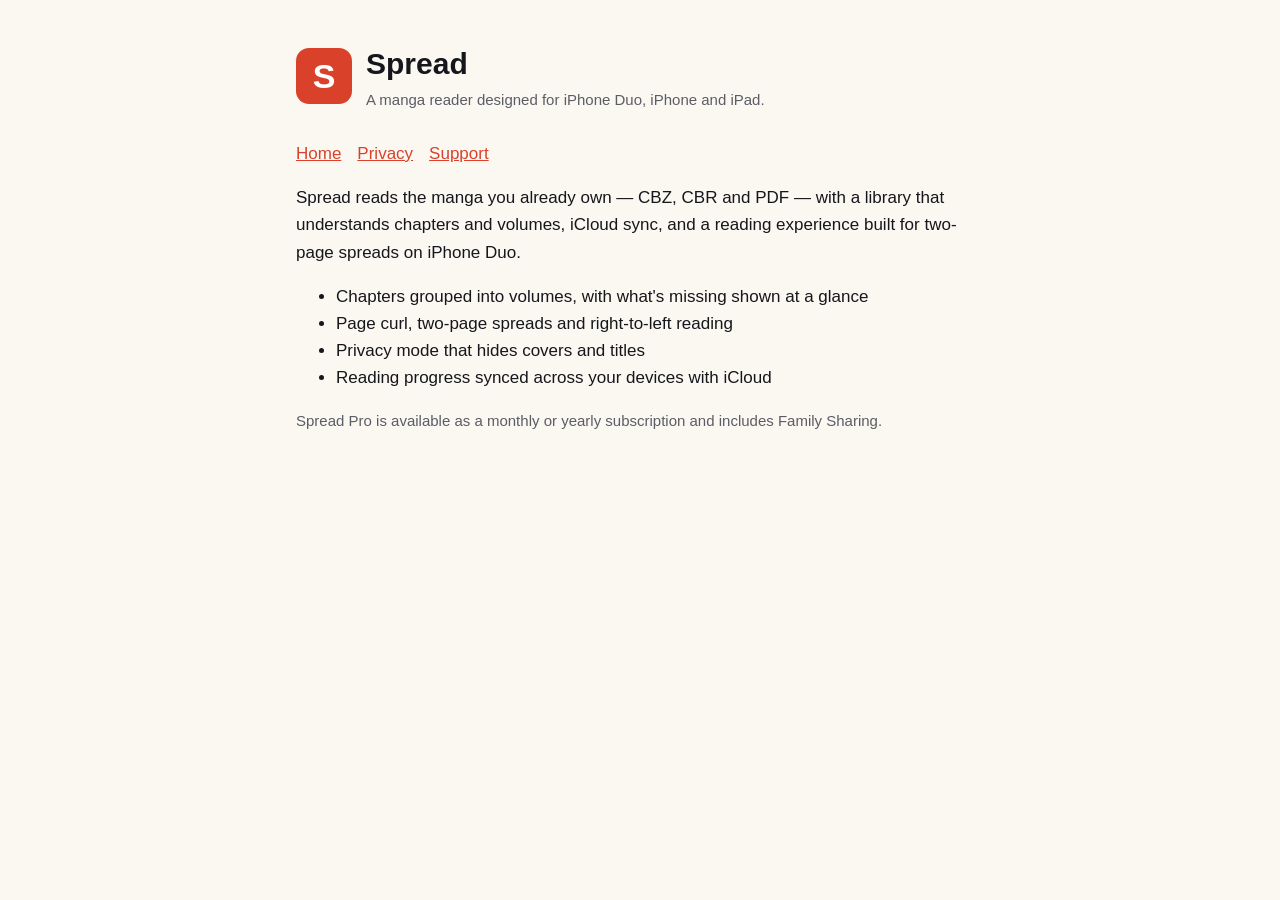
==== index.html @ b85b35b1 "Spread website: home, privacy policy, support" ====
<!doctype html><html lang="en"><head><meta charset="utf-8"><meta name="viewport" content="width=device-width,initial-scale=1"><link rel="stylesheet" href="style.css"><title>Spread — Manga Reader</title></head><body><main>
<header><div class="logo">S</div><div><h1>Spread</h1><div class="muted">A manga reader designed for iPhone Duo, iPhone and iPad.</div></div></header>
<nav><a href="index.html">Home</a><a href="privacy.html">Privacy</a><a href="support.html">Support</a></nav>
<p>Spread reads the manga you already own — CBZ, CBR and PDF — with a library that understands chapters and volumes, iCloud sync, and a reading experience built for two-page spreads on iPhone Duo.</p>
<ul><li>Chapters grouped into volumes, with what's missing shown at a glance</li><li>Page curl, two-page spreads and right-to-left reading</li><li>Privacy mode that hides covers and titles</li><li>Reading progress synced across your devices with iCloud</li></ul>
<p class="muted">Spread Pro is available as a monthly or yearly subscription and includes Family Sharing.</p>
</main></body></html>
---- style.css ----
:root{--ink:#16171c;--paper:#efe6d2;--red:#d9412b;--muted:#5b5d66;--bg:#fbf8f2}
@media (prefers-color-scheme:dark){:root{--bg:#16171c;--ink:#efe6d2;--muted:#a9abb3}}
*{box-sizing:border-box}body{margin:0;background:var(--bg);color:var(--ink);font:17px/1.6 -apple-system,BlinkMacSystemFont,"Segoe UI",sans-serif}
main{max-width:720px;margin:0 auto;padding:40px 16px 64px}
header{display:flex;align-items:center;gap:14px;margin-bottom:28px}
.logo{width:56px;height:56px;border-radius:13px;background:var(--red);display:flex;align-items:center;justify-content:center;color:#fff;font-weight:900;font-size:34px}
h1{margin:0;font-size:30px}h2{margin-top:32px;font-size:21px}
a{color:var(--red)}nav a{margin-right:16px}.muted{color:var(--muted);font-size:15px}
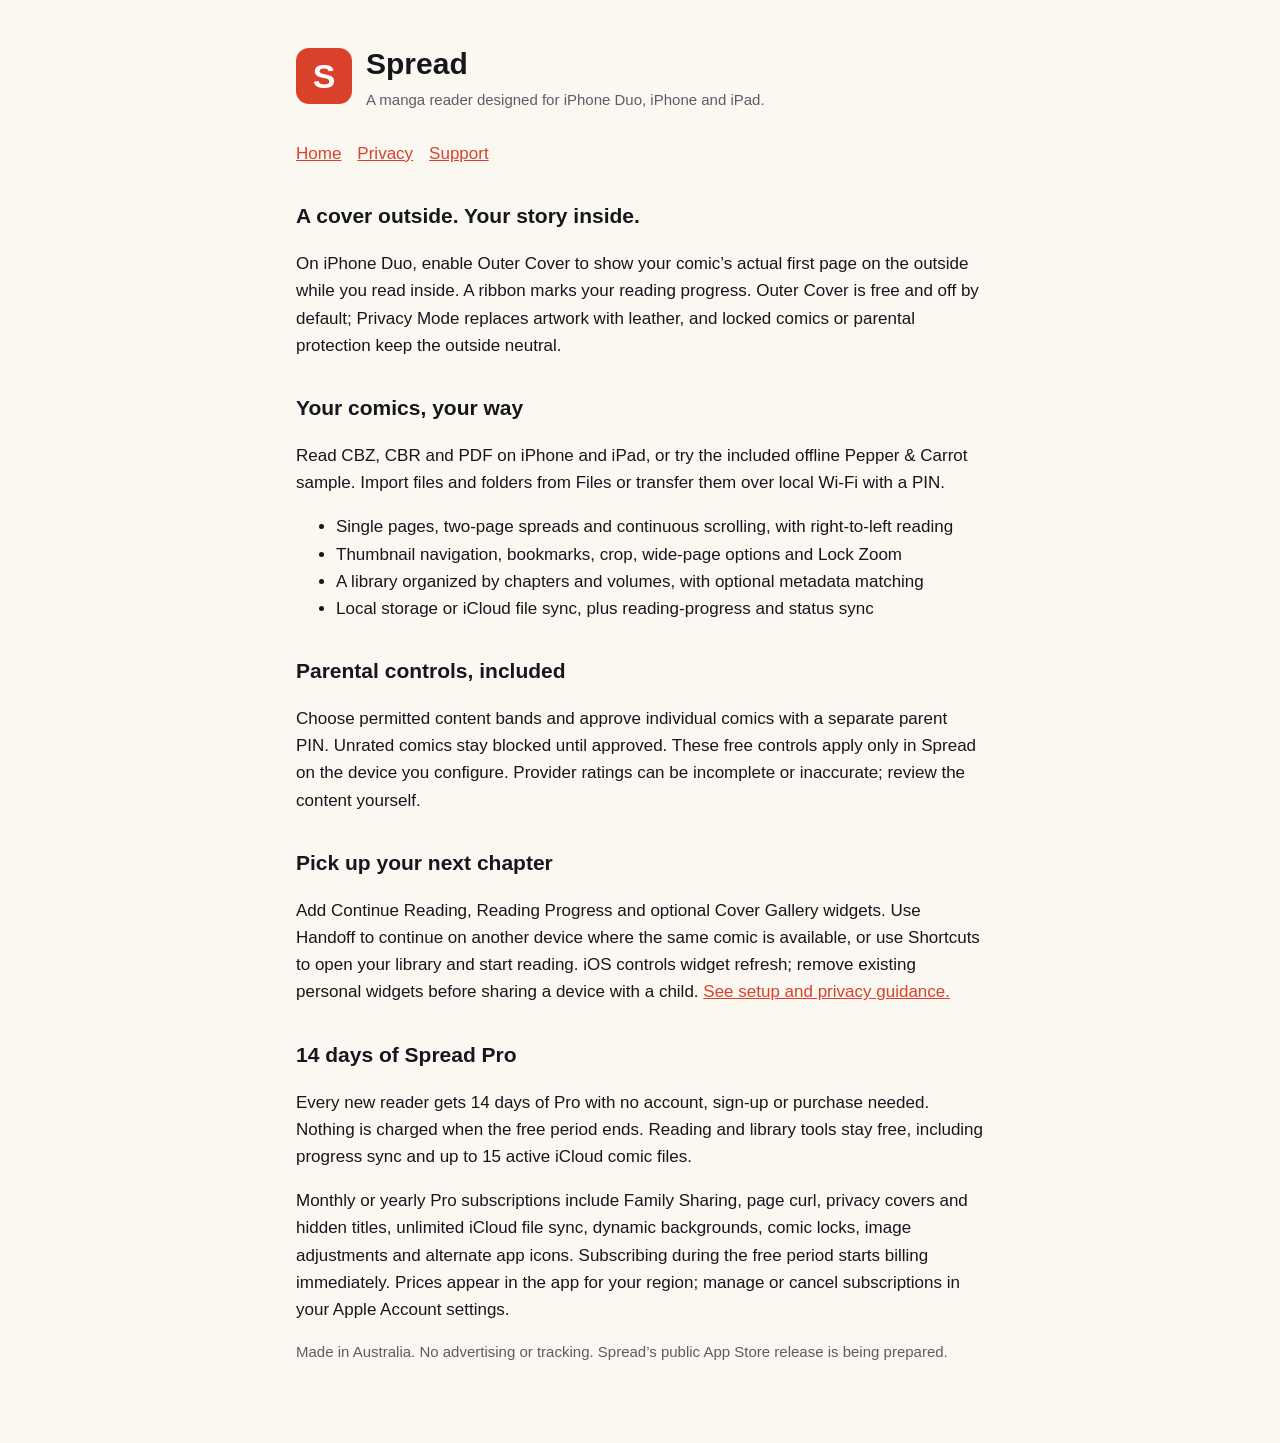
==== commit f7cce4ea: "Update launch site for Duo cover and parental controls" ====
--- a/index.html
+++ b/index.html
@@ -1,7 +1,17 @@
 <!doctype html><html lang="en"><head><meta charset="utf-8"><meta name="viewport" content="width=device-width,initial-scale=1"><link rel="stylesheet" href="style.css"><title>Spread — Manga Reader</title></head><body><main>
 <header><div class="logo">S</div><div><h1>Spread</h1><div class="muted">A manga reader designed for iPhone Duo, iPhone and iPad.</div></div></header>
 <nav><a href="index.html">Home</a><a href="privacy.html">Privacy</a><a href="support.html">Support</a></nav>
-<p>Spread reads the manga you already own — CBZ, CBR and PDF — with a library that understands chapters and volumes, iCloud sync, and a reading experience built for two-page spreads on iPhone Duo.</p>
-<ul><li>Chapters grouped into volumes, with what's missing shown at a glance</li><li>Page curl, two-page spreads and right-to-left reading</li><li>Privacy mode that hides covers and titles</li><li>Reading progress synced across your devices with iCloud</li></ul>
-<p class="muted">Spread Pro is available as a monthly or yearly subscription and includes Family Sharing.</p>
+<h2>A cover outside. Your story inside.</h2>
+<p>On iPhone Duo, enable Outer Cover to show your comic’s actual first page on the outside while you read inside. A ribbon marks your reading progress. Outer Cover is free and off by default; Privacy Mode replaces artwork with leather, and locked comics or parental protection keep the outside neutral.</p>
+<h2>Your comics, your way</h2>
+<p>Read CBZ, CBR and PDF on iPhone and iPad, or try the included offline Pepper &amp; Carrot sample. Import files and folders from Files or transfer them over local Wi-Fi with a PIN.</p>
+<ul><li>Single pages, two-page spreads and continuous scrolling, with right-to-left reading</li><li>Thumbnail navigation, bookmarks, crop, wide-page options and Lock Zoom</li><li>A library organized by chapters and volumes, with optional metadata matching</li><li>Local storage or iCloud file sync, plus reading-progress and status sync</li></ul>
+<h2>Parental controls, included</h2>
+<p>Choose permitted content bands and approve individual comics with a separate parent PIN. Unrated comics stay blocked until approved. These free controls apply only in Spread on the device you configure. Provider ratings can be incomplete or inaccurate; review the content yourself.</p>
+<h2>Pick up your next chapter</h2>
+<p>Add Continue Reading, Reading Progress and optional Cover Gallery widgets. Use Handoff to continue on another device where the same comic is available, or use Shortcuts to open your library and start reading. iOS controls widget refresh; remove existing personal widgets before sharing a device with a child. <a href="support.html">See setup and privacy guidance.</a></p>
+<h2>14 days of Spread Pro</h2>
+<p>Every new reader gets 14 days of Pro with no account, sign-up or purchase needed. Nothing is charged when the free period ends. Reading and library tools stay free, including progress sync and up to 15 active iCloud comic files.</p>
+<p>Monthly or yearly Pro subscriptions include Family Sharing, page curl, privacy covers and hidden titles, unlimited iCloud file sync, dynamic backgrounds, comic locks, image adjustments and alternate app icons. Subscribing during the free period starts billing immediately. Prices appear in the app for your region; manage or cancel subscriptions in your Apple Account settings.</p>
+<p class="muted">Made in Australia. No advertising or tracking. Spread’s public App Store release is being prepared.</p>
 </main></body></html>
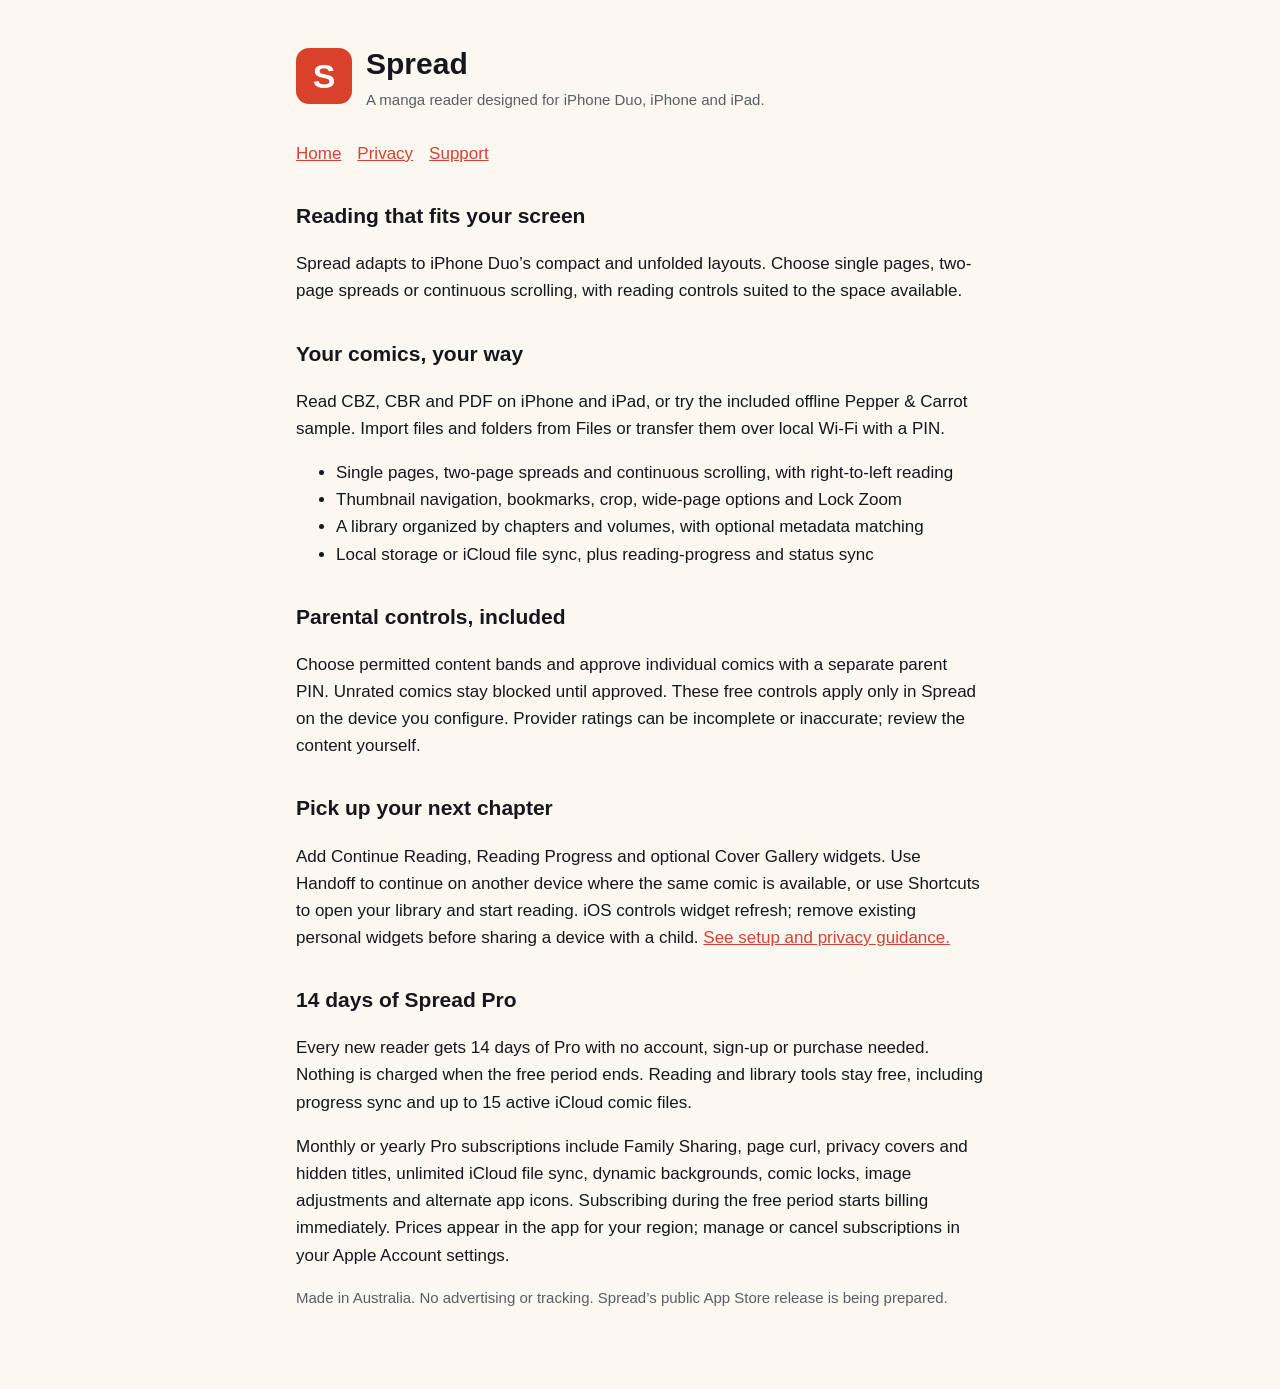
==== commit 64539ad7: "Remove unsupported Duo outside-cover claims" ====
--- a/index.html
+++ b/index.html
@@ -1,8 +1,8 @@
 <!doctype html><html lang="en"><head><meta charset="utf-8"><meta name="viewport" content="width=device-width,initial-scale=1"><link rel="stylesheet" href="style.css"><title>Spread — Manga Reader</title></head><body><main>
 <header><div class="logo">S</div><div><h1>Spread</h1><div class="muted">A manga reader designed for iPhone Duo, iPhone and iPad.</div></div></header>
 <nav><a href="index.html">Home</a><a href="privacy.html">Privacy</a><a href="support.html">Support</a></nav>
-<h2>A cover outside. Your story inside.</h2>
-<p>On iPhone Duo, enable Outer Cover to show your comic’s actual first page on the outside while you read inside. A ribbon marks your reading progress. Outer Cover is free and off by default; Privacy Mode replaces artwork with leather, and locked comics or parental protection keep the outside neutral.</p>
+<h2>Reading that fits your screen</h2>
+<p>Spread adapts to iPhone Duo’s compact and unfolded layouts. Choose single pages, two-page spreads or continuous scrolling, with reading controls suited to the space available.</p>
 <h2>Your comics, your way</h2>
 <p>Read CBZ, CBR and PDF on iPhone and iPad, or try the included offline Pepper &amp; Carrot sample. Import files and folders from Files or transfer them over local Wi-Fi with a PIN.</p>
 <ul><li>Single pages, two-page spreads and continuous scrolling, with right-to-left reading</li><li>Thumbnail navigation, bookmarks, crop, wide-page options and Lock Zoom</li><li>A library organized by chapters and volumes, with optional metadata matching</li><li>Local storage or iCloud file sync, plus reading-progress and status sync</li></ul>
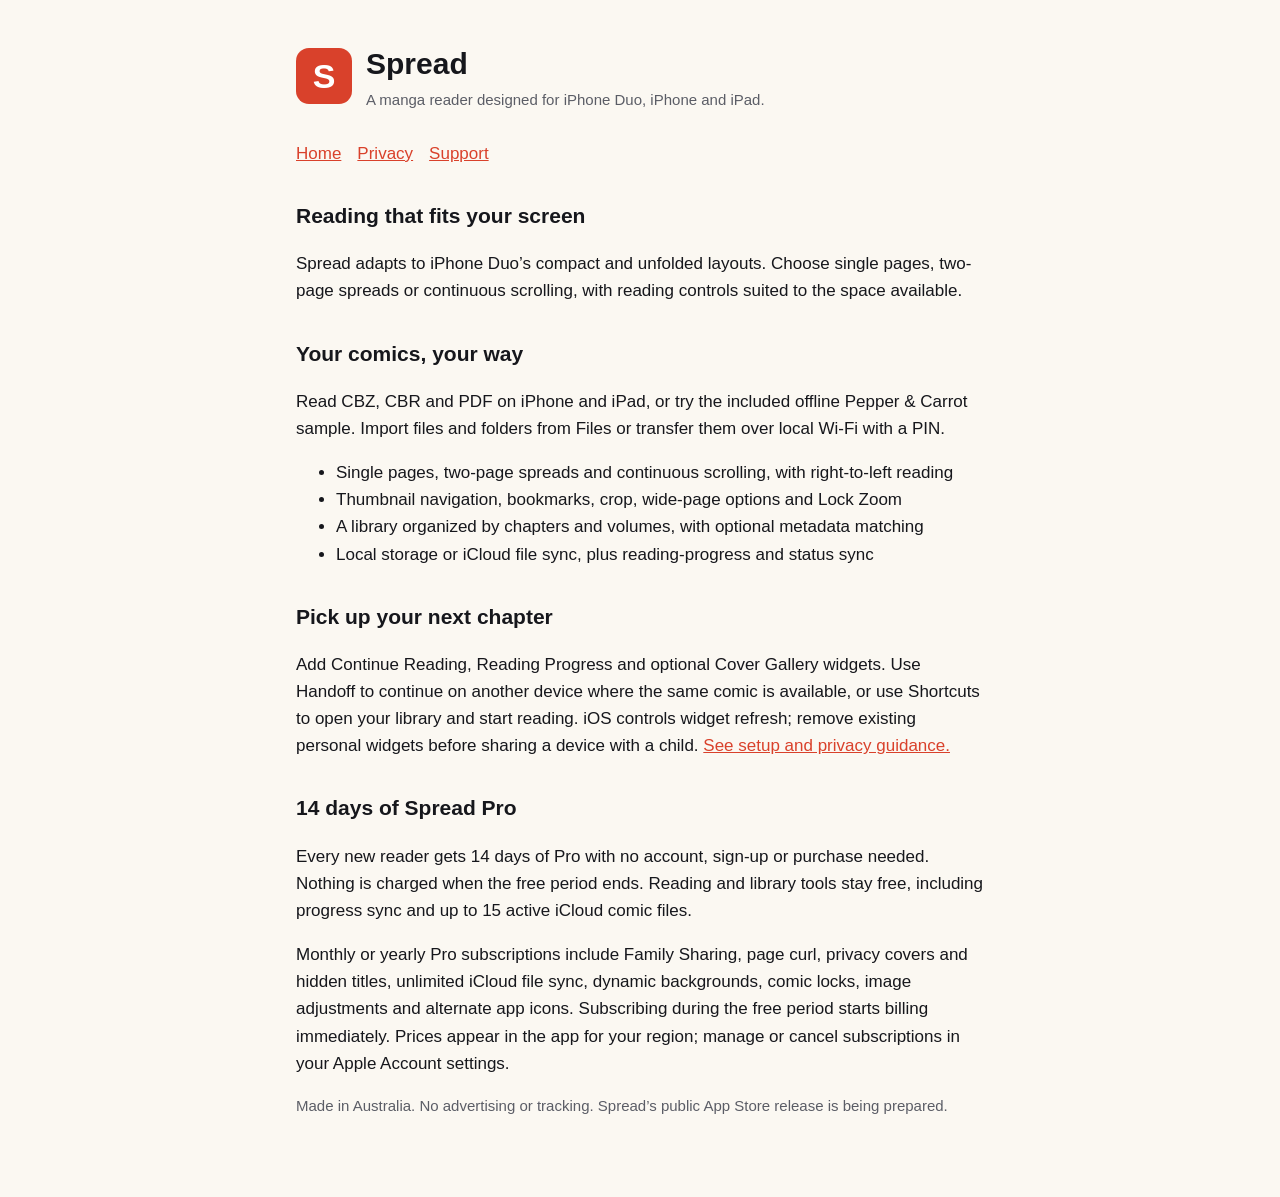
==== commit 675add5c: "Remove deferred parental controls from launch website" ====
--- a/index.html
+++ b/index.html
@@ -6,8 +6,6 @@
 <h2>Your comics, your way</h2>
 <p>Read CBZ, CBR and PDF on iPhone and iPad, or try the included offline Pepper &amp; Carrot sample. Import files and folders from Files or transfer them over local Wi-Fi with a PIN.</p>
 <ul><li>Single pages, two-page spreads and continuous scrolling, with right-to-left reading</li><li>Thumbnail navigation, bookmarks, crop, wide-page options and Lock Zoom</li><li>A library organized by chapters and volumes, with optional metadata matching</li><li>Local storage or iCloud file sync, plus reading-progress and status sync</li></ul>
-<h2>Parental controls, included</h2>
-<p>Choose permitted content bands and approve individual comics with a separate parent PIN. Unrated comics stay blocked until approved. These free controls apply only in Spread on the device you configure. Provider ratings can be incomplete or inaccurate; review the content yourself.</p>
 <h2>Pick up your next chapter</h2>
 <p>Add Continue Reading, Reading Progress and optional Cover Gallery widgets. Use Handoff to continue on another device where the same comic is available, or use Shortcuts to open your library and start reading. iOS controls widget refresh; remove existing personal widgets before sharing a device with a child. <a href="support.html">See setup and privacy guidance.</a></p>
 <h2>14 days of Spread Pro</h2>
